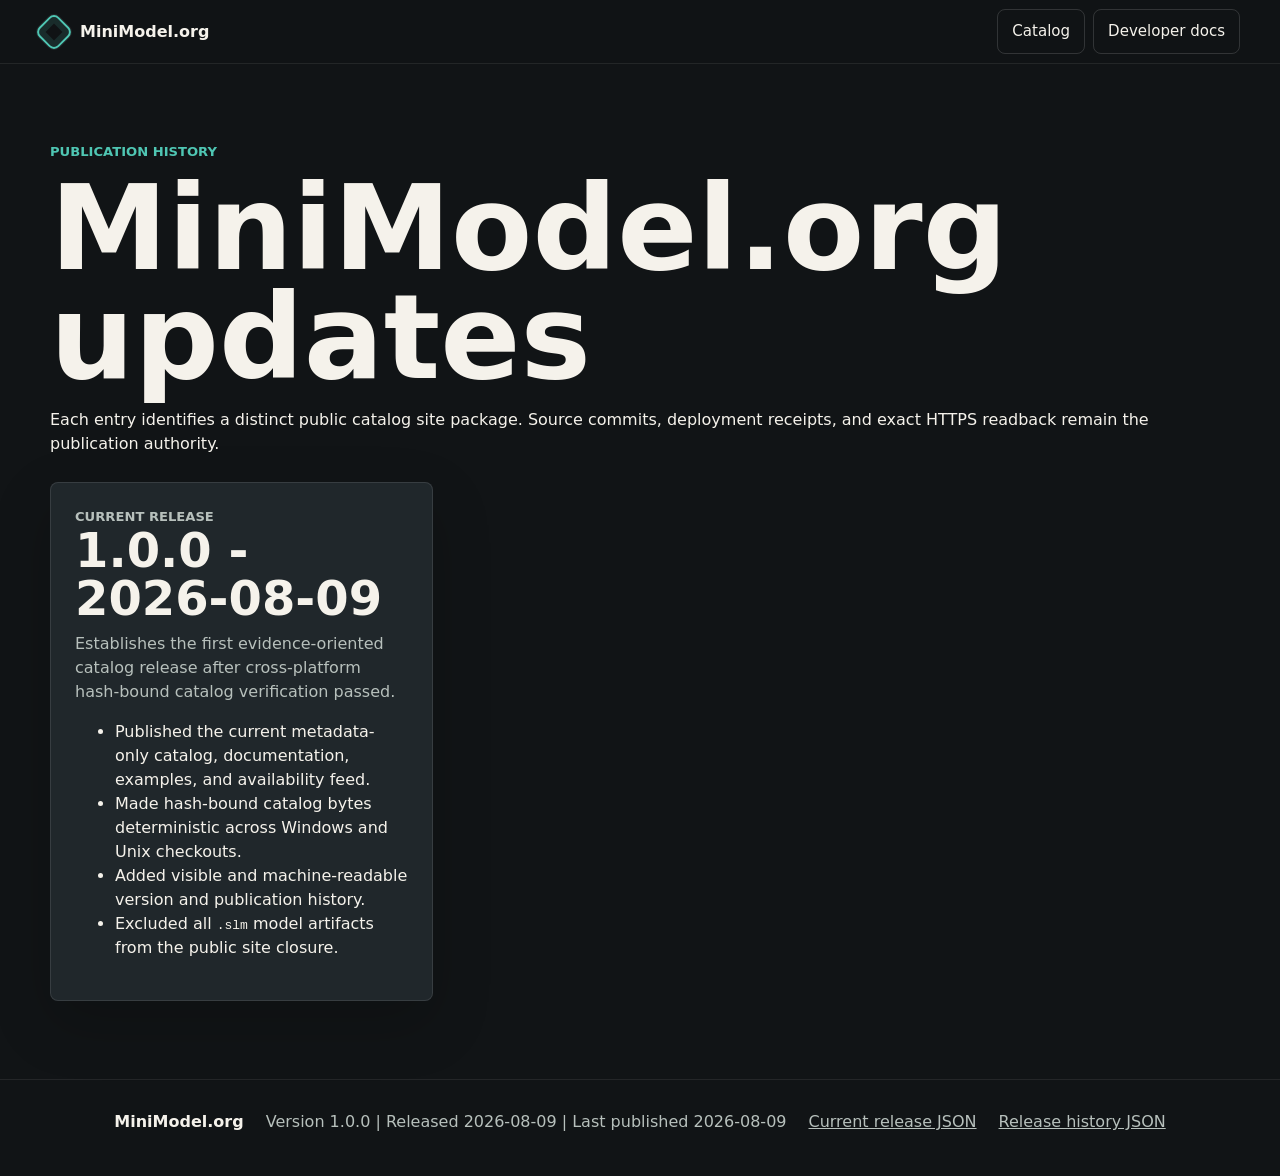
==== updates/index.html @ 83eb39cf "docs(release): prepare MiniModel.org 1.0.0" ====
<!doctype html>
<html lang="en">
<head>
  <meta charset="utf-8">
  <meta name="viewport" content="width=device-width, initial-scale=1">
  <title>MiniModel.org Updates</title>
  <meta name="description" content="Versioned public release history for MiniModel.org.">
  <meta name="application-version" content="1.0.0">
  <link rel="canonical" href="https://minimodel.org/updates/">
  <link rel="stylesheet" href="/styles.css?v=20260809-release1">
</head>
<body>
  <header class="site-header" aria-label="MiniModel navigation">
    <a class="brand" href="/"><span class="mark" aria-hidden="true"></span><span>MiniModel.org</span></a>
    <nav><a href="/">Catalog</a><a href="https://minimodel.mirust.com/">Developer docs</a></nav>
  </header>
  <main>
    <section class="grid-section" aria-labelledby="updates-title">
      <div class="section-heading">
        <p class="eyebrow">Publication history</p>
        <h1 id="updates-title">MiniModel.org updates</h1>
        <p>Each entry identifies a distinct public catalog site package. Source commits, deployment receipts, and exact HTTPS readback remain the publication authority.</p>
      </div>
      <div class="research-grid">
        <article>
          <p class="eyebrow">Current release</p>
          <h2>1.0.0 - 2026-08-09</h2>
          <p>Establishes the first evidence-oriented catalog release after cross-platform hash-bound catalog verification passed.</p>
          <ul>
            <li>Published the current metadata-only catalog, documentation, examples, and availability feed.</li>
            <li>Made hash-bound catalog bytes deterministic across Windows and Unix checkouts.</li>
            <li>Added visible and machine-readable version and publication history.</li>
            <li>Excluded all <code>.slm</code> model artifacts from the public site closure.</li>
          </ul>
        </article>
      </div>
    </section>
  </main>
  <footer>
    <span>MiniModel.org</span>
    <span>Version 1.0.0 | Released 2026-08-09 | Last published 2026-08-09</span>
    <a href="/.well-known/site-release.json">Current release JSON</a>
    <a href="/.well-known/site-release-history.json">Release history JSON</a>
  </footer>
</body>
</html>
---- styles.css ----
:root {
  color-scheme: dark;
  --bg: #111416;
  --panel: #191e21;
  --panel-2: #20272b;
  --text: #f5f2eb;
  --muted: #b7c0bc;
  --line: #354044;
  --rust: #d56b2f;
  --teal: #4fc6b3;
  --gold: #dac16a;
  --shadow: rgba(0, 0, 0, 0.34);
}

* {
  box-sizing: border-box;
}

html {
  scroll-behavior: smooth;
}

body {
  margin: 0;
  background: var(--bg);
  color: var(--text);
  font-family: Inter, ui-sans-serif, system-ui, -apple-system, BlinkMacSystemFont, "Segoe UI", sans-serif;
  line-height: 1.5;
}

a {
  color: inherit;
}

.site-header {
  position: sticky;
  top: 0;
  z-index: 10;
  display: flex;
  align-items: center;
  justify-content: space-between;
  gap: 24px;
  min-height: 64px;
  padding: 0 40px;
  background: rgba(17, 20, 22, 0.92);
  border-bottom: 1px solid rgba(255, 255, 255, 0.08);
  backdrop-filter: blur(14px);
}

.brand {
  display: inline-flex;
  align-items: center;
  gap: 12px;
  font-weight: 800;
  text-decoration: none;
}

.mark {
  width: 28px;
  height: 28px;
  border: 2px solid var(--teal);
  border-radius: 7px;
  box-shadow: inset 0 0 0 6px rgba(79, 198, 179, 0.14), 0 0 0 1px rgba(255, 255, 255, 0.08);
  transform: rotate(45deg);
}

nav {
  display: flex;
  align-items: center;
  gap: 8px;
}

nav a,
.button {
  border: 1px solid rgba(255, 255, 255, 0.14);
  border-radius: 8px;
  padding: 10px 14px;
  color: var(--text);
  text-decoration: none;
  font-size: 0.94rem;
}

nav a:hover,
.button:hover {
  border-color: rgba(79, 198, 179, 0.76);
}

.hero {
  position: relative;
  min-height: clamp(380px, 42vh, 440px);
  display: grid;
  grid-template-columns: minmax(0, 1fr);
  align-items: center;
  overflow: hidden;
  padding: 58px 40px 52px;
  isolation: isolate;
}

.hero::before {
  content: "";
  position: absolute;
  inset: 0;
  z-index: -2;
  background:
    linear-gradient(90deg, rgba(17, 20, 22, 0.96) 0%, rgba(17, 20, 22, 0.82) 50%, rgba(17, 20, 22, 0.62) 100%),
    repeating-linear-gradient(90deg, rgba(255, 255, 255, 0.035) 0 1px, transparent 1px 86px),
    repeating-linear-gradient(0deg, rgba(255, 255, 255, 0.026) 0 1px, transparent 1px 86px);
}

.hero-content {
  width: 100%;
  max-width: 760px;
  min-width: 0;
}

.eyebrow {
  margin: 0 0 12px;
  color: var(--teal);
  font-size: 0.82rem;
  font-weight: 800;
  letter-spacing: 0;
  text-transform: uppercase;
}

h1,
h2,
h3,
p {
  margin-top: 0;
}

h1 {
  margin-bottom: 16px;
  font-size: 7.4rem;
  line-height: 0.92;
  letter-spacing: 0;
}

h2 {
  margin-bottom: 10px;
  font-size: 3rem;
  line-height: 1;
  letter-spacing: 0;
}

h3 {
  margin-bottom: 10px;
  font-size: 1.15rem;
}

.lede {
  width: min(680px, 100%);
  color: var(--muted);
  font-size: 1.25rem;
}

.lede code {
  color: var(--text);
  font: inherit;
}

.actions {
  display: flex;
  flex-wrap: wrap;
  gap: 12px;
  margin-top: 24px;
}

.button.primary {
  background: var(--rust);
  border-color: var(--rust);
  color: #160d08;
  font-weight: 800;
}

.button.secondary {
  background: rgba(255, 255, 255, 0.06);
}

.network-visual {
  position: absolute;
  inset: 0;
  z-index: -1;
  pointer-events: none;
}

.node,
.line {
  position: absolute;
  display: block;
}

.node {
  width: clamp(44px, 6vw, 78px);
  aspect-ratio: 1;
  border-radius: 9px;
  border: 1px solid rgba(255, 255, 255, 0.18);
  background: linear-gradient(135deg, rgba(79, 198, 179, 0.4), rgba(213, 107, 47, 0.34));
  box-shadow: 0 20px 50px var(--shadow), inset 0 0 0 10px rgba(255, 255, 255, 0.04);
  transform: rotate(45deg);
}

.node-a { right: 24%; top: 20%; }
.node-b { right: 10%; top: 42%; width: clamp(34px, 4vw, 54px); }
.node-c { right: 34%; top: 60%; width: clamp(30px, 4vw, 52px); }
.node-d { right: 8%; top: 16%; width: clamp(26px, 3vw, 46px); background: linear-gradient(135deg, rgba(218, 193, 106, 0.42), rgba(79, 198, 179, 0.22)); }
.node-e { right: 45%; top: 34%; width: clamp(24px, 3vw, 42px); background: linear-gradient(135deg, rgba(213, 107, 47, 0.42), rgba(218, 193, 106, 0.24)); }

.line {
  height: 2px;
  transform-origin: left center;
  background: linear-gradient(90deg, transparent, rgba(79, 198, 179, 0.72), transparent);
}

.line-a { width: 260px; right: 13%; top: 34%; transform: rotate(26deg); }
.line-b { width: 260px; right: 22%; top: 53%; transform: rotate(-18deg); }
.line-c { width: 180px; right: 7%; top: 27%; transform: rotate(68deg); }
.line-d { width: 210px; right: 37%; top: 41%; transform: rotate(35deg); }

.catalog-section {
  padding: 58px 40px 68px;
  background: #15191b;
  border-block: 1px solid rgba(255, 255, 255, 0.08);
}

.catalog-inner {
  width: 100%;
  max-width: 1180px;
  margin-inline: auto;
}

.catalog-heading {
  display: grid;
  grid-template-columns: minmax(0, 1fr) minmax(280px, 390px);
  align-items: end;
  gap: 36px;
  margin-bottom: 28px;
}

.catalog-heading > *,
.catalog-toolbar > * {
  min-width: 0;
}

.catalog-heading p:last-child {
  max-width: 720px;
  margin-bottom: 0;
  color: var(--muted);
}

.catalog-totals {
  display: grid;
  gap: 8px;
  color: var(--muted);
  font-size: 0.9rem;
}

.catalog-totals span {
  padding-left: 10px;
  border-left: 2px solid var(--line);
}

.catalog-totals span:nth-child(2) {
  border-left-color: var(--teal);
}

.catalog-totals span:nth-child(3) {
  border-left-color: var(--gold);
}

.catalog-toolbar {
  display: grid;
  grid-template-columns: minmax(260px, 1fr) minmax(210px, 280px) auto;
  align-items: end;
  gap: 12px;
  padding-block: 16px;
  border-block: 1px solid var(--line);
}

.catalog-search,
.catalog-filter {
  display: grid;
  gap: 6px;
  color: var(--muted);
  font-size: 0.78rem;
  font-weight: 800;
}

.catalog-search input,
.catalog-filter select {
  width: 100%;
  min-height: 42px;
  padding: 8px 11px;
  color: var(--text);
  background: #101416;
  border: 1px solid var(--line);
  border-radius: 6px;
  font: inherit;
}

.catalog-search input:focus,
.catalog-filter select:focus {
  outline: 2px solid rgba(79, 198, 179, 0.58);
  outline-offset: 2px;
}

.catalog-visible-count {
  min-width: 92px;
  padding-bottom: 10px;
  color: var(--muted);
  font-size: 0.85rem;
  text-align: right;
}

.catalog-status {
  margin: 12px 0 0;
  color: var(--muted);
  font-size: 0.84rem;
}

.catalog-status[data-state="ready"] {
  color: var(--teal);
}

.catalog-status[data-state="warning"],
.catalog-status[data-state="error"] {
  color: var(--gold);
}

.catalog-model-list {
  display: grid;
  grid-template-columns: repeat(auto-fit, minmax(min(100%, 360px), 1fr));
  gap: 14px;
  margin: 22px 0 0;
  padding: 0;
  list-style: none;
}

.catalog-model {
  display: grid;
  align-content: start;
  gap: 16px;
  min-width: 0;
  padding: 20px;
  background: var(--panel);
  border: 1px solid rgba(255, 255, 255, 0.11);
  border-radius: 8px;
  box-shadow: 0 18px 46px rgba(0, 0, 0, 0.18);
}

.catalog-model[data-availability="active"] {
  border-color: rgba(79, 198, 179, 0.5);
}

.catalog-model[data-availability="fixture"] {
  border-style: dashed;
  box-shadow: none;
}

.catalog-model-header {
  display: flex;
  align-items: flex-start;
  justify-content: space-between;
  gap: 16px;
}

.catalog-model-identity {
  min-width: 0;
}

.catalog-model-identity h3 {
  margin-bottom: 3px;
  overflow-wrap: anywhere;
}

.catalog-model-id {
  color: var(--muted);
  font-size: 0.78rem;
  overflow-wrap: anywhere;
}

.availability-badge {
  flex: 0 0 auto;
  max-width: 180px;
  padding: 5px 7px;
  color: var(--gold);
  background: rgba(218, 193, 106, 0.08);
  border: 1px solid rgba(218, 193, 106, 0.35);
  border-radius: 4px;
  font-size: 0.72rem;
  font-weight: 800;
  line-height: 1.25;
  text-align: center;
}

.availability-badge.active {
  color: var(--teal);
  background: rgba(79, 198, 179, 0.08);
  border-color: rgba(79, 198, 179, 0.42);
}

.availability-badge.fixture {
  color: var(--muted);
  background: rgba(255, 255, 255, 0.04);
  border-color: rgba(255, 255, 255, 0.16);
}

.catalog-model-description {
  margin-bottom: 0;
  color: var(--muted);
}

.catalog-model-facts {
  display: grid;
  grid-template-columns: minmax(110px, 0.34fr) minmax(0, 1fr);
  gap: 7px 14px;
  margin: 0;
  padding-top: 14px;
  border-top: 1px solid var(--line);
  font-size: 0.86rem;
}

.catalog-model-facts dt {
  color: var(--muted);
  font-weight: 700;
}

.catalog-model-facts dd {
  min-width: 0;
  margin: 0;
  overflow-wrap: anywhere;
}

.catalog-model-facts a {
  color: var(--teal);
}

.catalog-model-actions {
  display: flex;
  flex-wrap: wrap;
  gap: 8px;
  margin-top: auto;
}

.catalog-model-actions a {
  padding: 6px 8px;
  color: var(--text);
  border: 1px solid var(--line);
  border-radius: 5px;
  font-size: 0.8rem;
  font-weight: 750;
  text-decoration: none;
}

.catalog-model-actions a:hover {
  border-color: var(--teal);
}

.catalog-empty {
  padding: 24px 0;
  color: var(--muted);
  border-block: 1px solid var(--line);
}

.statement {
  display: grid;
  grid-template-columns: minmax(0, 1fr) minmax(280px, 460px);
  gap: 42px;
  padding: 70px 40px;
  background: #15191b;
  border-block: 1px solid rgba(255, 255, 255, 0.08);
}

.statement > div,
.section-heading,
.roadmap,
.doc-grid,
.research-grid {
  width: min(1180px, 100%);
  margin-inline: auto;
}

.statement p {
  color: var(--muted);
  font-size: 1.08rem;
}

.rule-list {
  display: grid;
  gap: 12px;
  margin: 0;
  padding: 0;
  list-style: none;
}

.rule-list li,
.roadmap li,
.doc-grid a,
.research-grid article {
  border: 1px solid rgba(255, 255, 255, 0.1);
  border-radius: 8px;
  background: var(--panel);
  box-shadow: 0 22px 60px rgba(0, 0, 0, 0.18);
}

.rule-list li {
  padding: 14px 16px;
}

.grid-section {
  padding: 78px 40px;
}

.grid-section + .grid-section {
  padding-top: 26px;
}

.section-heading {
  margin-bottom: 26px;
}

.roadmap {
  display: grid;
  grid-template-columns: repeat(5, minmax(0, 1fr));
  gap: 14px;
  margin-block: 0;
  padding: 0;
  list-style: none;
}

.roadmap li {
  min-height: 260px;
  padding: 22px;
}

.step {
  display: inline-flex;
  align-items: center;
  justify-content: center;
  width: 44px;
  height: 44px;
  margin-bottom: 22px;
  border: 1px solid rgba(79, 198, 179, 0.45);
  border-radius: 50%;
  color: var(--teal);
  font-size: 0.82rem;
  font-weight: 800;
}

.roadmap p,
.research-grid p {
  color: var(--muted);
  margin-bottom: 0;
}

.section-note {
  width: min(1180px, 100%);
  margin: 22px auto 0;
  color: var(--muted);
}

.section-note a {
  color: var(--teal);
  font-weight: 800;
}

.research-grid {
  display: grid;
  grid-template-columns: repeat(3, minmax(0, 1fr));
  gap: 16px;
}

.doc-grid {
  display: grid;
  grid-template-columns: repeat(3, minmax(0, 1fr));
  gap: 16px;
}

.doc-grid a {
  display: block;
  padding: 24px;
  color: inherit;
  text-decoration: none;
}

.doc-grid a:hover {
  border-color: rgba(79, 198, 179, 0.76);
}

.doc-grid p {
  color: var(--muted);
  margin-bottom: 0;
}

.research-grid article {
  padding: 24px;
  background: var(--panel-2);
}

footer {
  display: flex;
  flex-wrap: wrap;
  justify-content: center;
  gap: 14px 22px;
  padding: 30px 40px 42px;
  color: var(--muted);
  border-top: 1px solid rgba(255, 255, 255, 0.08);
}

footer span:first-child {
  color: var(--text);
  font-weight: 800;
}

@media (max-width: 980px) {
  .site-header,
  .statement {
    grid-template-columns: 1fr;
  }

  .site-header {
    position: static;
    align-items: flex-start;
    padding: 20px;
    flex-direction: column;
  }

  nav {
    flex-wrap: wrap;
  }

  .hero,
  .catalog-section,
  .statement,
  .grid-section {
    padding-inline: 20px;
  }

  .catalog-heading,
  .catalog-toolbar {
    grid-template-columns: 1fr;
  }

  .catalog-visible-count {
    padding-bottom: 0;
    text-align: left;
  }

  .roadmap,
  .doc-grid,
  .research-grid {
    grid-template-columns: 1fr;
  }

  .roadmap li {
    min-height: auto;
  }

  .network-visual {
    opacity: 0.58;
  }

  h1 {
    font-size: 5.2rem;
  }

  h2 {
    font-size: 2.6rem;
  }
}

@media (max-width: 620px) {
  nav {
    display: grid;
    grid-template-columns: repeat(2, minmax(0, 1fr));
  }

  nav a {
    text-align: center;
  }

  .actions {
    width: 100%;
  }

  .actions {
    display: grid;
    grid-template-columns: repeat(2, minmax(0, 1fr));
  }

  .actions .primary {
    grid-column: 1 / -1;
  }

  .catalog-section {
    padding-block: 42px 50px;
  }

  .catalog-model {
    padding: 16px;
  }

  .catalog-model-header {
    display: grid;
  }

  .availability-badge {
    max-width: 100%;
    justify-self: start;
  }

  .catalog-model-facts {
    grid-template-columns: 1fr;
    gap: 2px;
  }

  .catalog-model-facts dd + dt {
    margin-top: 7px;
  }

  h1 {
    font-size: 2.8rem;
  }

  h2 {
    font-size: 2.2rem;
  }

  .lede {
    font-size: 1rem;
  }

  .node-a { right: 18%; top: 18%; }
  .node-b { right: 2%; top: 38%; }
  .node-c { right: 22%; top: 66%; }
  .node-d,
  .node-e,
  .line-c,
  .line-d {
    display: none;
  }
}
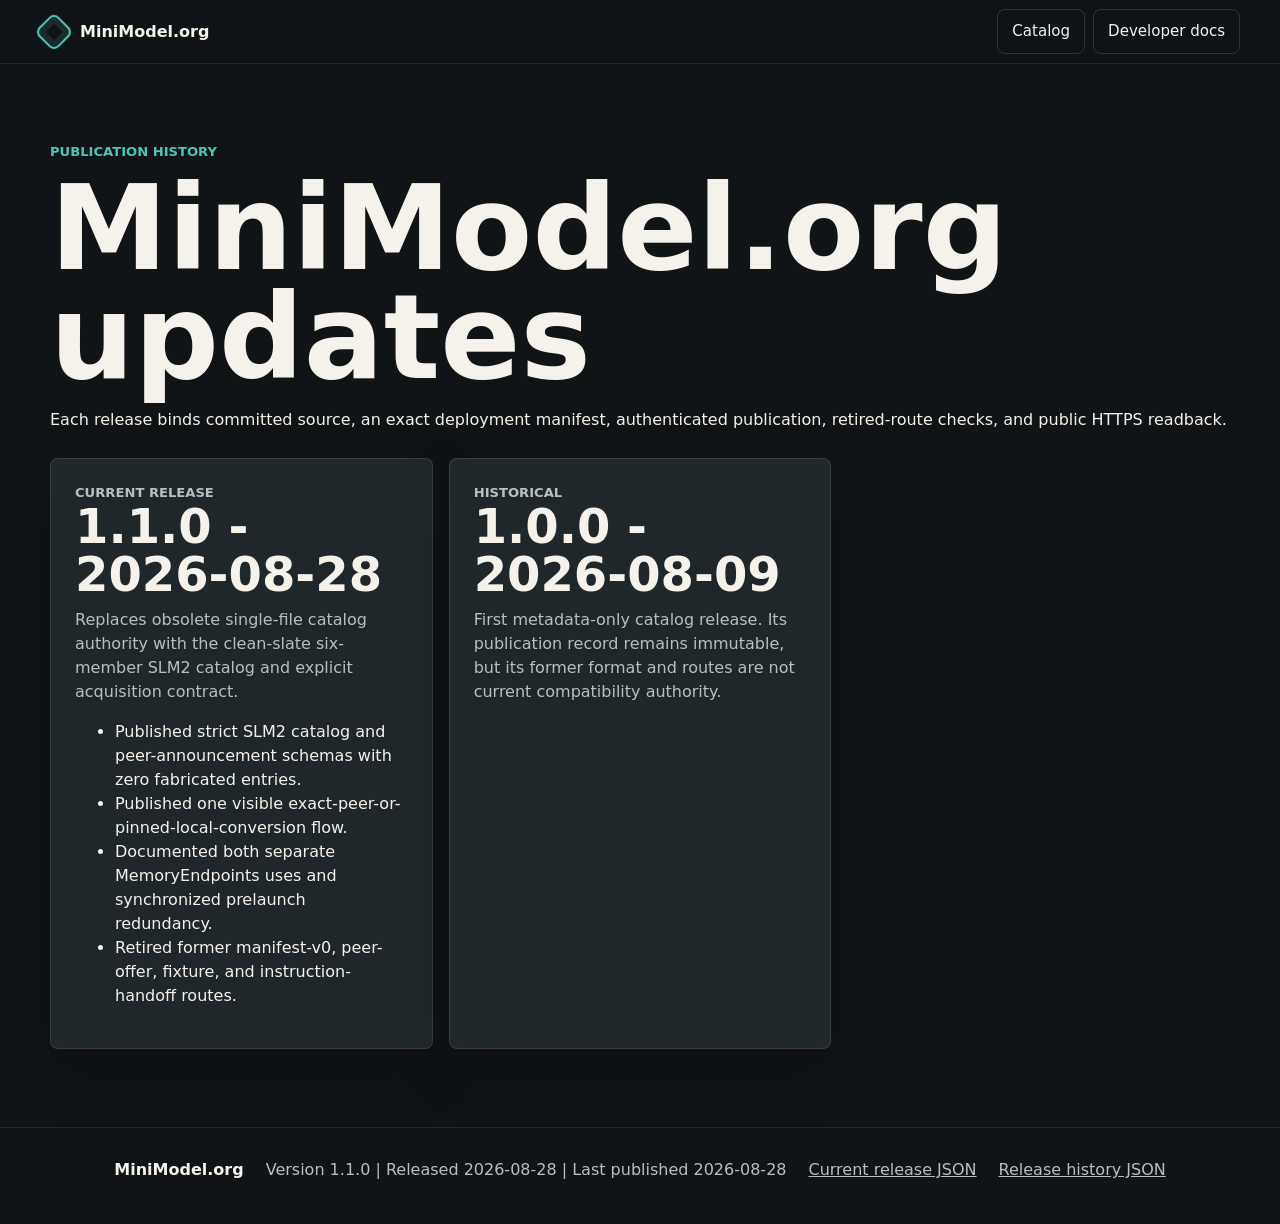
==== commit e1005151: "Replace hosted catalog with clean-slate SLM2 contract" ====
--- a/updates/index.html
+++ b/updates/index.html
@@ -5,9 +5,9 @@
   <meta name="viewport" content="width=device-width, initial-scale=1">
   <title>MiniModel.org Updates</title>
   <meta name="description" content="Versioned public release history for MiniModel.org.">
-  <meta name="application-version" content="1.0.0">
+  <meta name="application-version" content="1.1.0">
   <link rel="canonical" href="https://minimodel.org/updates/">
-  <link rel="stylesheet" href="/styles.css?v=20260809-release1">
+  <link rel="stylesheet" href="/styles.css?v=20260828-slm2">
 </head>
 <body>
   <header class="site-header" aria-label="MiniModel navigation">
@@ -19,26 +19,31 @@
       <div class="section-heading">
         <p class="eyebrow">Publication history</p>
         <h1 id="updates-title">MiniModel.org updates</h1>
-        <p>Each entry identifies a distinct public catalog site package. Source commits, deployment receipts, and exact HTTPS readback remain the publication authority.</p>
+        <p>Each release binds committed source, an exact deployment manifest, authenticated publication, retired-route checks, and public HTTPS readback.</p>
       </div>
       <div class="research-grid">
         <article>
           <p class="eyebrow">Current release</p>
+          <h2>1.1.0 - 2026-08-28</h2>
+          <p>Replaces obsolete single-file catalog authority with the clean-slate six-member SLM2 catalog and explicit acquisition contract.</p>
+          <ul>
+            <li>Published strict SLM2 catalog and peer-announcement schemas with zero fabricated entries.</li>
+            <li>Published one visible exact-peer-or-pinned-local-conversion flow.</li>
+            <li>Documented both separate MemoryEndpoints uses and synchronized prelaunch redundancy.</li>
+            <li>Retired former manifest-v0, peer-offer, fixture, and instruction-handoff routes.</li>
+          </ul>
+        </article>
+        <article>
+          <p class="eyebrow">Historical</p>
           <h2>1.0.0 - 2026-08-09</h2>
-          <p>Establishes the first evidence-oriented catalog release after cross-platform hash-bound catalog verification passed.</p>
-          <ul>
-            <li>Published the current metadata-only catalog, documentation, examples, and availability feed.</li>
-            <li>Made hash-bound catalog bytes deterministic across Windows and Unix checkouts.</li>
-            <li>Added visible and machine-readable version and publication history.</li>
-            <li>Excluded all <code>.slm</code> model artifacts from the public site closure.</li>
-          </ul>
+          <p>First metadata-only catalog release. Its publication record remains immutable, but its former format and routes are not current compatibility authority.</p>
         </article>
       </div>
     </section>
   </main>
   <footer>
     <span>MiniModel.org</span>
-    <span>Version 1.0.0 | Released 2026-08-09 | Last published 2026-08-09</span>
+    <span>Version 1.1.0 | Released 2026-08-28 | Last published 2026-08-28</span>
     <a href="/.well-known/site-release.json">Current release JSON</a>
     <a href="/.well-known/site-release-history.json">Release history JSON</a>
   </footer>
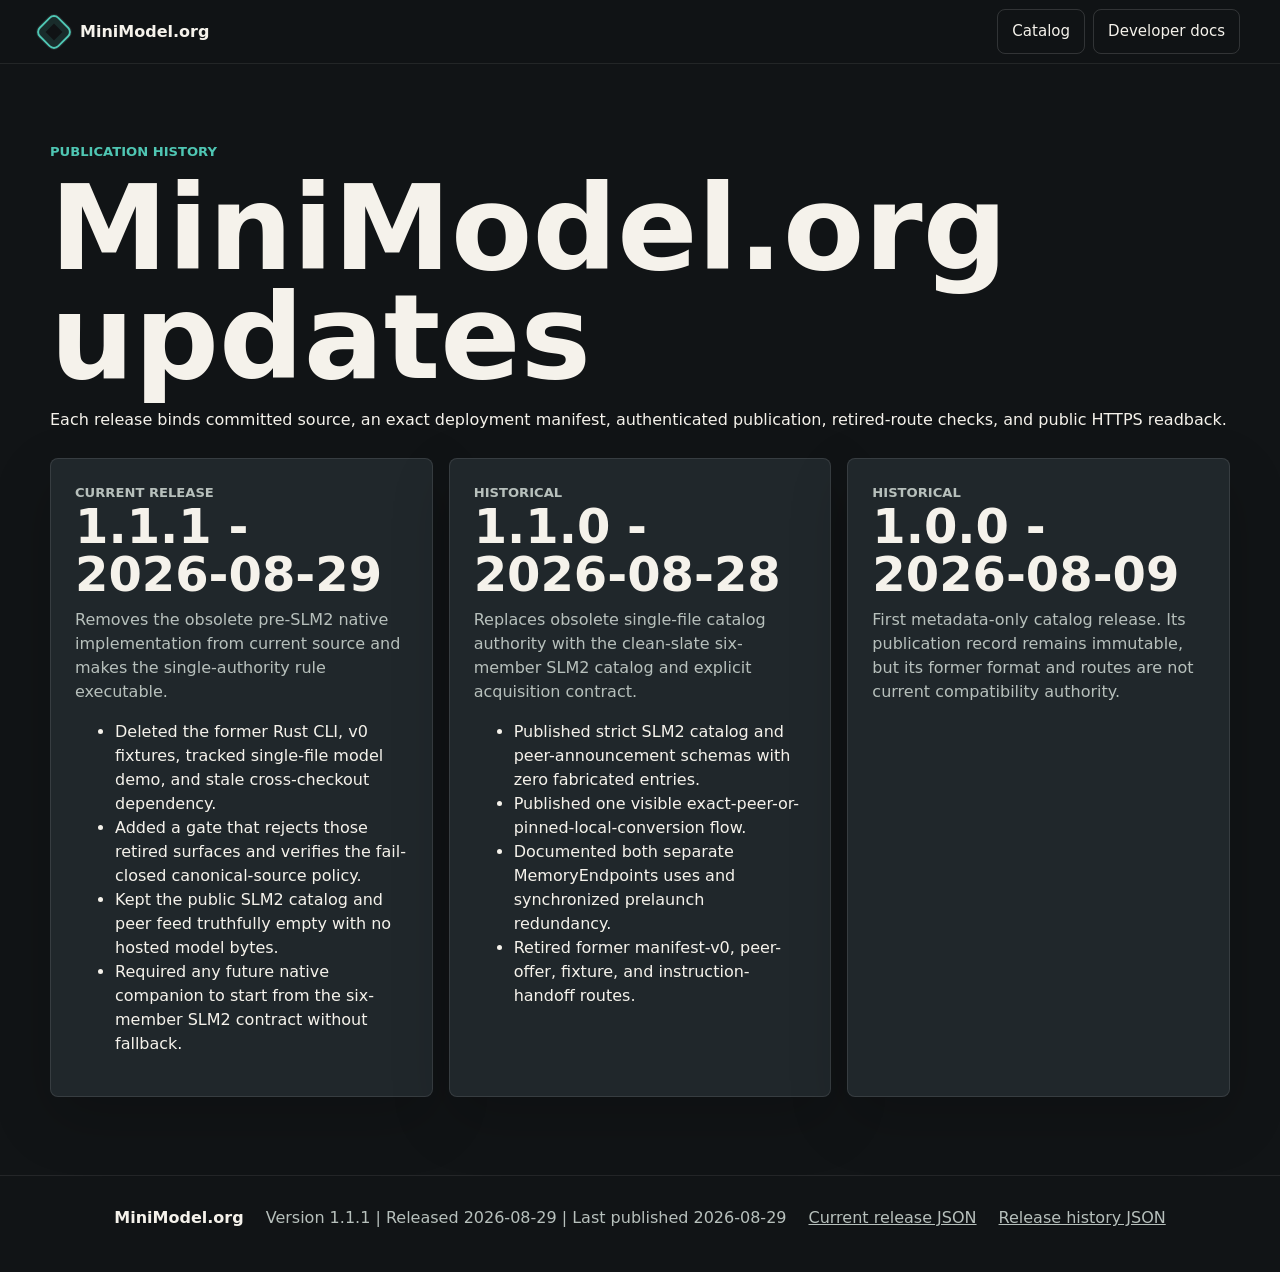
==== commit 64f36910: "Remove obsolete MiniModel native source" ====
--- a/updates/index.html
+++ b/updates/index.html
@@ -5,7 +5,7 @@
   <meta name="viewport" content="width=device-width, initial-scale=1">
   <title>MiniModel.org Updates</title>
   <meta name="description" content="Versioned public release history for MiniModel.org.">
-  <meta name="application-version" content="1.1.0">
+  <meta name="application-version" content="1.1.1">
   <link rel="canonical" href="https://minimodel.org/updates/">
   <link rel="stylesheet" href="/styles.css?v=20260828-slm2">
 </head>
@@ -24,6 +24,17 @@
       <div class="research-grid">
         <article>
           <p class="eyebrow">Current release</p>
+          <h2>1.1.1 - 2026-08-29</h2>
+          <p>Removes the obsolete pre-SLM2 native implementation from current source and makes the single-authority rule executable.</p>
+          <ul>
+            <li>Deleted the former Rust CLI, v0 fixtures, tracked single-file model demo, and stale cross-checkout dependency.</li>
+            <li>Added a gate that rejects those retired surfaces and verifies the fail-closed canonical-source policy.</li>
+            <li>Kept the public SLM2 catalog and peer feed truthfully empty with no hosted model bytes.</li>
+            <li>Required any future native companion to start from the six-member SLM2 contract without fallback.</li>
+          </ul>
+        </article>
+        <article>
+          <p class="eyebrow">Historical</p>
           <h2>1.1.0 - 2026-08-28</h2>
           <p>Replaces obsolete single-file catalog authority with the clean-slate six-member SLM2 catalog and explicit acquisition contract.</p>
           <ul>
@@ -43,7 +54,7 @@
   </main>
   <footer>
     <span>MiniModel.org</span>
-    <span>Version 1.1.0 | Released 2026-08-28 | Last published 2026-08-28</span>
+    <span>Version 1.1.1 | Released 2026-08-29 | Last published 2026-08-29</span>
     <a href="/.well-known/site-release.json">Current release JSON</a>
     <a href="/.well-known/site-release-history.json">Release history JSON</a>
   </footer>
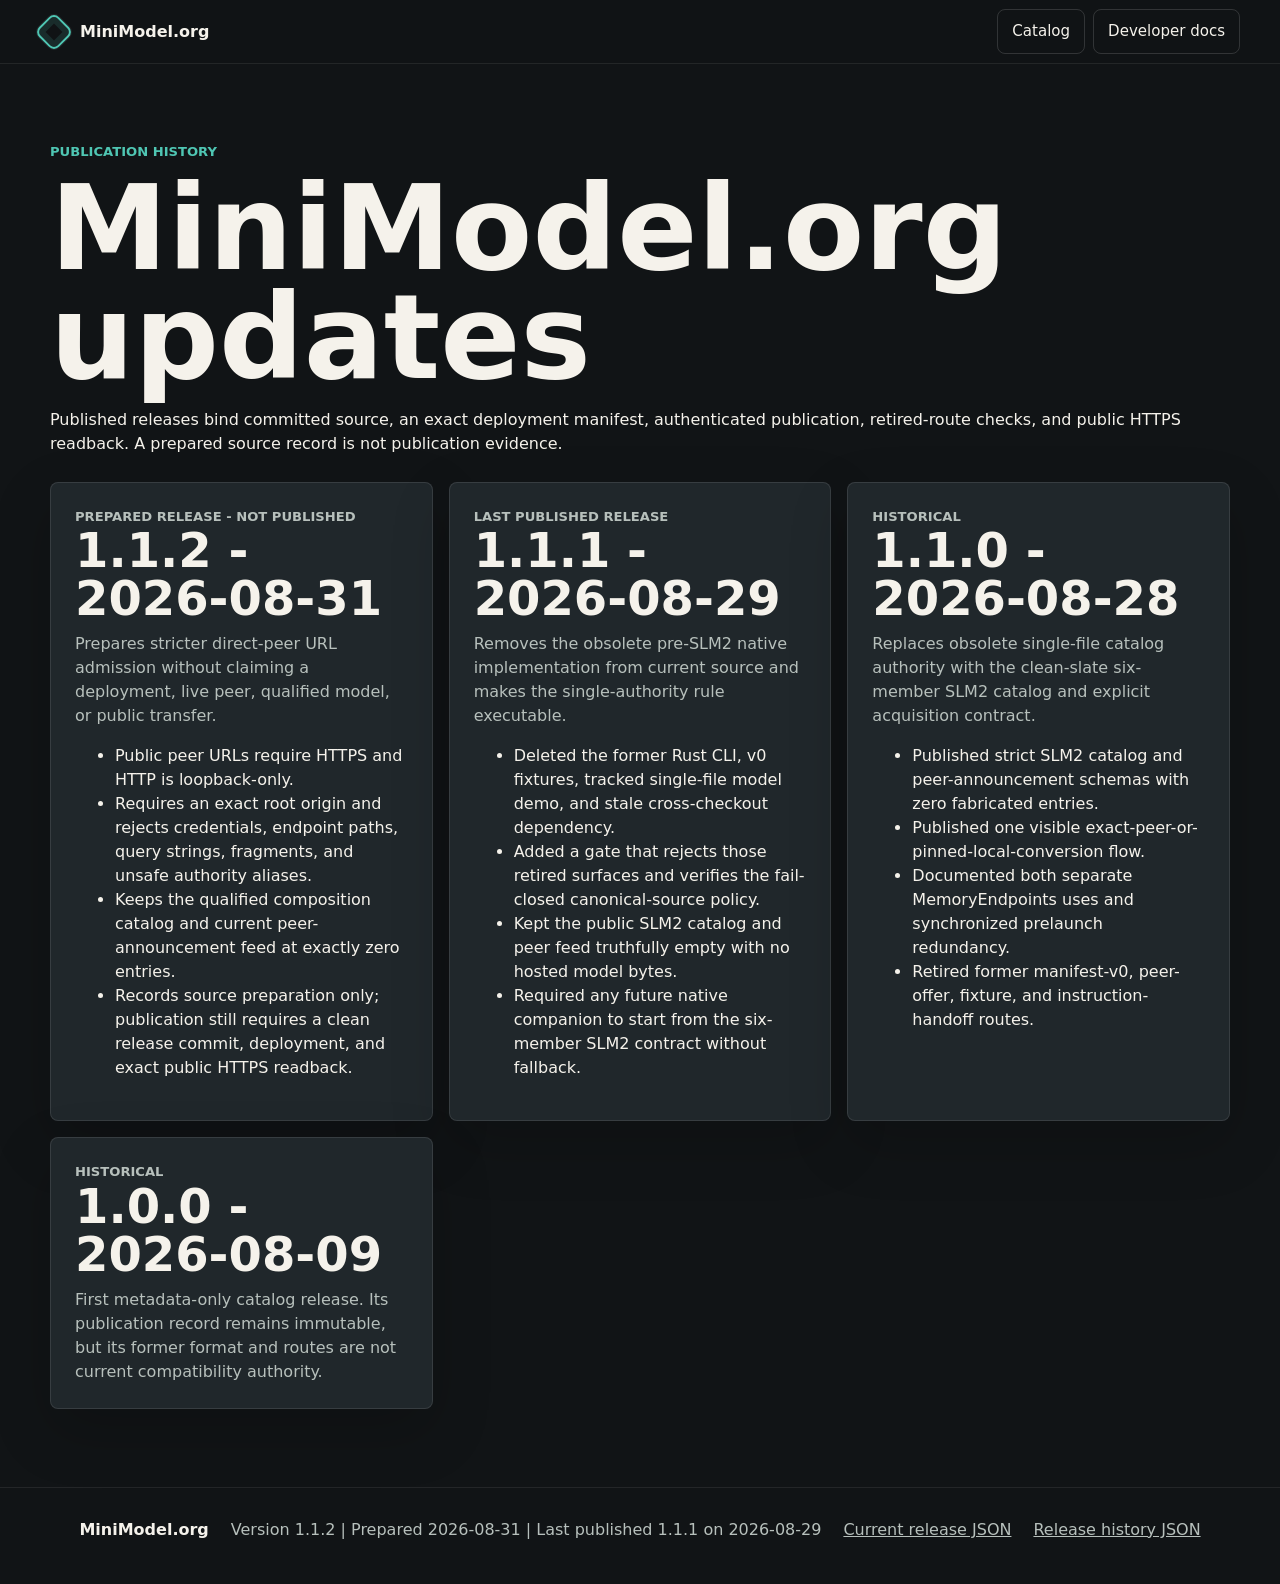
==== commit 7e0a6eb6: "Prepare strict peer URL release metadata" ====
--- a/updates/index.html
+++ b/updates/index.html
@@ -5,7 +5,7 @@
   <meta name="viewport" content="width=device-width, initial-scale=1">
   <title>MiniModel.org Updates</title>
   <meta name="description" content="Versioned public release history for MiniModel.org.">
-  <meta name="application-version" content="1.1.1">
+  <meta name="application-version" content="1.1.2">
   <link rel="canonical" href="https://minimodel.org/updates/">
   <link rel="stylesheet" href="/styles.css?v=20260828-slm2">
 </head>
@@ -19,11 +19,22 @@
       <div class="section-heading">
         <p class="eyebrow">Publication history</p>
         <h1 id="updates-title">MiniModel.org updates</h1>
-        <p>Each release binds committed source, an exact deployment manifest, authenticated publication, retired-route checks, and public HTTPS readback.</p>
+        <p>Published releases bind committed source, an exact deployment manifest, authenticated publication, retired-route checks, and public HTTPS readback. A prepared source record is not publication evidence.</p>
       </div>
       <div class="research-grid">
         <article>
-          <p class="eyebrow">Current release</p>
+          <p class="eyebrow">Prepared release - not published</p>
+          <h2>1.1.2 - 2026-08-31</h2>
+          <p>Prepares stricter direct-peer URL admission without claiming a deployment, live peer, qualified model, or public transfer.</p>
+          <ul>
+            <li>Public peer URLs require HTTPS and HTTP is loopback-only.</li>
+            <li>Requires an exact root origin and rejects credentials, endpoint paths, query strings, fragments, and unsafe authority aliases.</li>
+            <li>Keeps the qualified composition catalog and current peer-announcement feed at exactly zero entries.</li>
+            <li>Records source preparation only; publication still requires a clean release commit, deployment, and exact public HTTPS readback.</li>
+          </ul>
+        </article>
+        <article>
+          <p class="eyebrow">Last published release</p>
           <h2>1.1.1 - 2026-08-29</h2>
           <p>Removes the obsolete pre-SLM2 native implementation from current source and makes the single-authority rule executable.</p>
           <ul>
@@ -54,7 +65,7 @@
   </main>
   <footer>
     <span>MiniModel.org</span>
-    <span>Version 1.1.1 | Released 2026-08-29 | Last published 2026-08-29</span>
+    <span>Version 1.1.2 | Prepared 2026-08-31 | Last published 1.1.1 on 2026-08-29</span>
     <a href="/.well-known/site-release.json">Current release JSON</a>
     <a href="/.well-known/site-release-history.json">Release history JSON</a>
   </footer>
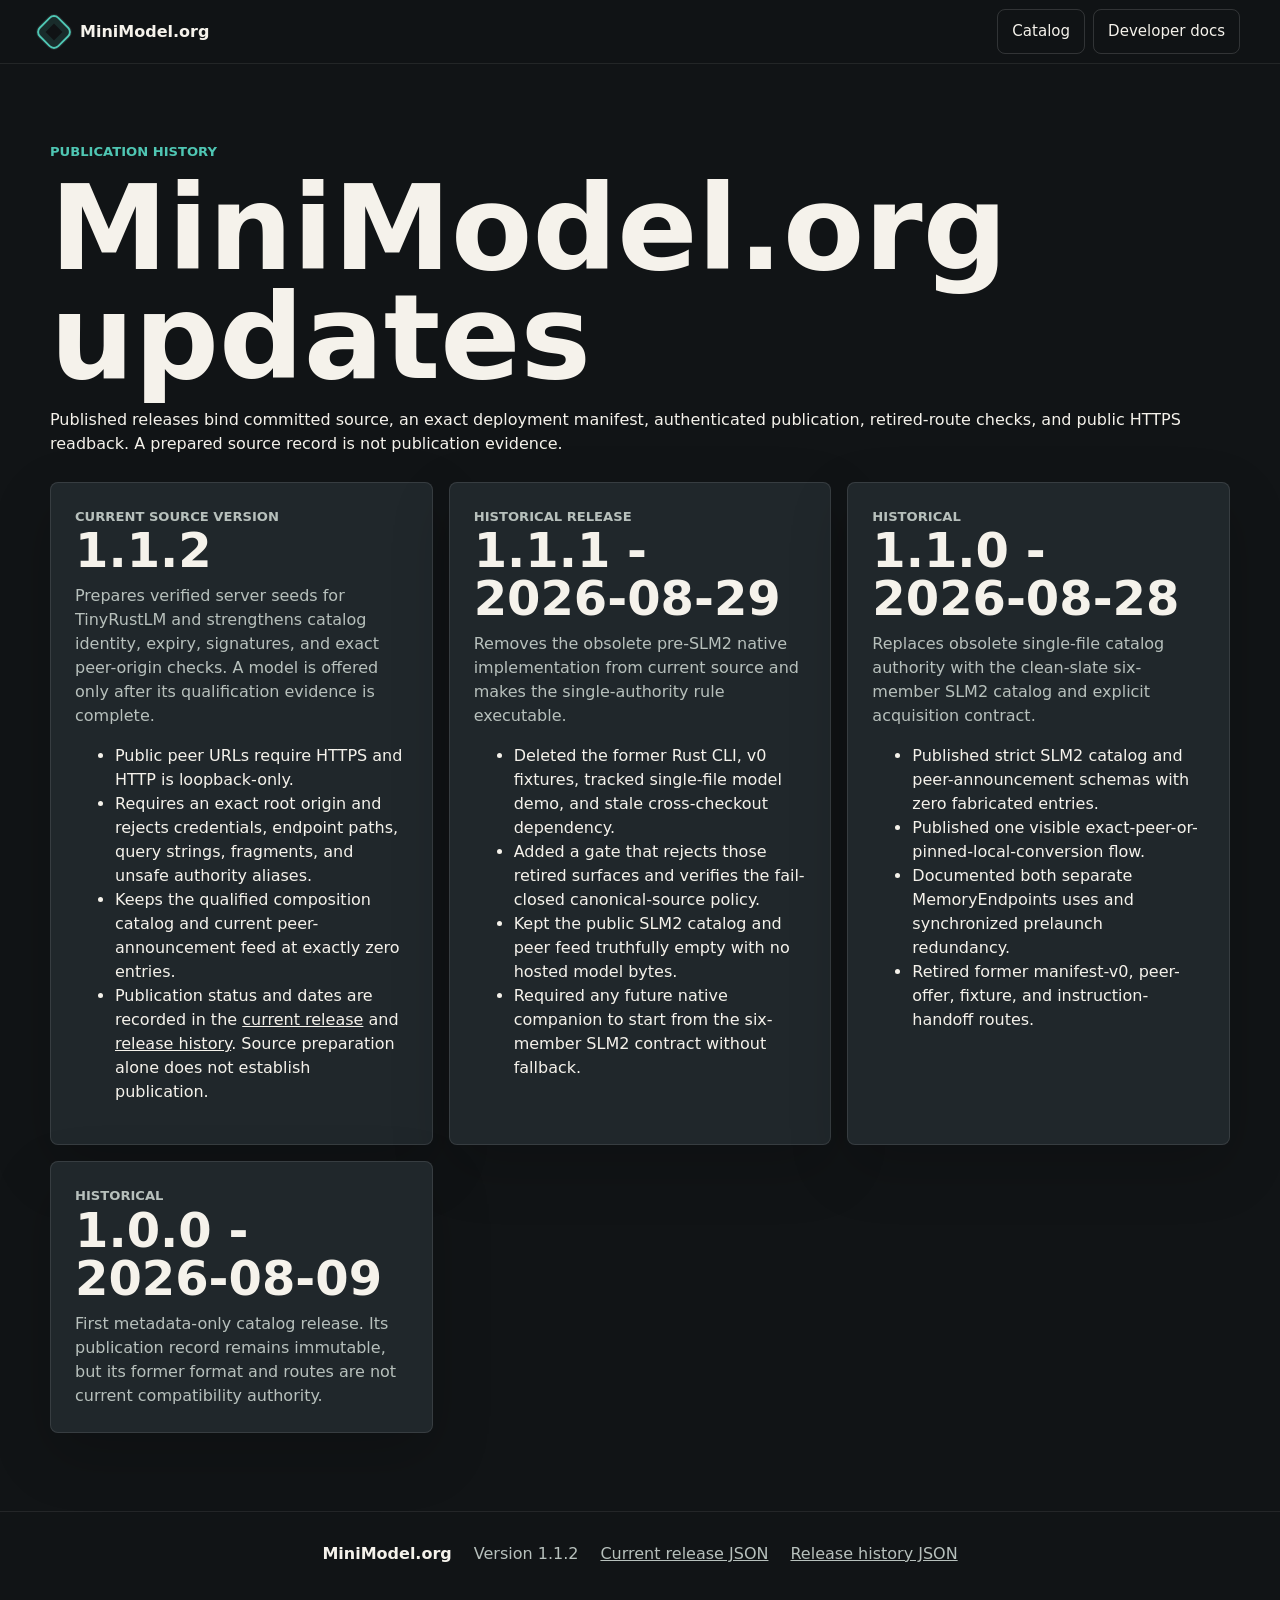
==== commit c73e2661: "Keep MiniModel publication status in its release records" ====
--- a/updates/index.html
+++ b/updates/index.html
@@ -23,18 +23,18 @@
       </div>
       <div class="research-grid">
         <article>
-          <p class="eyebrow">Prepared release - not published</p>
-          <h2>1.1.2 - 2026-08-31</h2>
-          <p>Prepares stricter direct-peer URL admission without claiming a deployment, live peer, qualified model, or public transfer.</p>
+          <p class="eyebrow">Current source version</p>
+          <h2>1.1.2</h2>
+          <p>Prepares verified server seeds for TinyRustLM and strengthens catalog identity, expiry, signatures, and exact peer-origin checks. A model is offered only after its qualification evidence is complete.</p>
           <ul>
             <li>Public peer URLs require HTTPS and HTTP is loopback-only.</li>
             <li>Requires an exact root origin and rejects credentials, endpoint paths, query strings, fragments, and unsafe authority aliases.</li>
             <li>Keeps the qualified composition catalog and current peer-announcement feed at exactly zero entries.</li>
-            <li>Records source preparation only; publication still requires a clean release commit, deployment, and exact public HTTPS readback.</li>
+            <li>Publication status and dates are recorded in the <a href="/.well-known/site-release.json">current release</a> and <a href="/.well-known/site-release-history.json">release history</a>. Source preparation alone does not establish publication.</li>
           </ul>
         </article>
         <article>
-          <p class="eyebrow">Last published release</p>
+          <p class="eyebrow">Historical release</p>
           <h2>1.1.1 - 2026-08-29</h2>
           <p>Removes the obsolete pre-SLM2 native implementation from current source and makes the single-authority rule executable.</p>
           <ul>
@@ -65,7 +65,7 @@
   </main>
   <footer>
     <span>MiniModel.org</span>
-    <span>Version 1.1.2 | Prepared 2026-08-31 | Last published 1.1.1 on 2026-08-29</span>
+    <span>Version 1.1.2</span>
     <a href="/.well-known/site-release.json">Current release JSON</a>
     <a href="/.well-known/site-release-history.json">Release history JSON</a>
   </footer>
